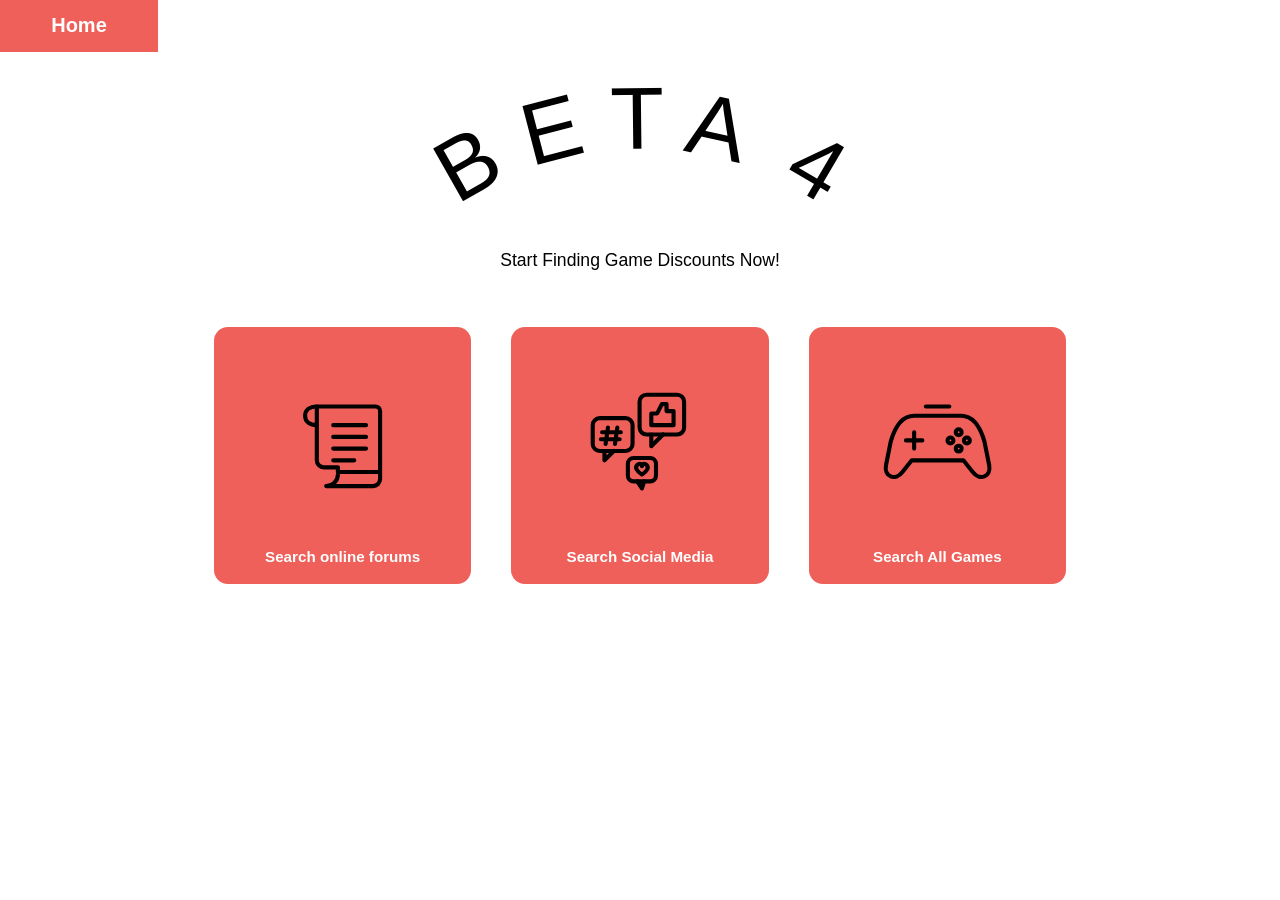
==== index.html @ 68f2bad9 "Add files via upload In Index.html, there is a comment that says "place link here". Put your accordi" ====
<!DOCTYPE html>
<html lang="en">
<head>
  <meta charset="UTF-8">
  <meta name="viewport" content="width=device-width, initial-scale=1">
  <title>Beta 4 – Game Discounts</title>
  <link rel="stylesheet" href="styles.css">
</head>
<body>

  <header class="topbar">
    <a href="#" class="logo">Home</a>
  </header>

  <main class="hero">
    <svg class="arch" viewBox="0 0 600 190" role="img" aria-label="Beta 4">
      <defs>
        <path id="arc" d="M 50 185 A 320 320 0 0 1 550 185"/>
      </defs>
      <text>
        <textPath href="#arc" startOffset="50%" text-anchor="middle">B E T A&#160;&#160;4</textPath>
      </text>
    </svg>

    <p class="tagline">Start Finding Game Discounts Now!</p>

    <nav class="cards" aria-label="Search options">
      <a class="card" href=""> <!-- Place link here -->
        <svg viewBox="0 0 100 100" aria-hidden="true">
          <path d="M28 20h50a4 4 0 0 1 4 4v52H46v-4H34a6 6 0 0 1-6-6V20z"/>
          <path d="M28 20c-6 0-10 3-10 8s4 8 10 8"/>
          <path d="M82 76v6a6 6 0 0 1-6 6H36a10 10 0 0 0 10-10"/>
          <path d="M42 36h28M42 46h28M42 56h28M42 66h18"/>
        </svg>
        <span>Search online forums</span>
      </a>

      <a class="card" href=""> <!-- Place link here -->
        <svg viewBox="0 0 100 100" aria-hidden="true">
          <rect x="50" y="10" width="38" height="34" rx="6"/>
          <path d="M60 44v10l10-10"/>
          <path d="M60 36V26h5l4-8h4v6h6v12z"/>
          <rect x="10" y="30" width="34" height="28" rx="6"/>
          <path d="M20 58v8l8-8"/>
          <path d="M23 38l-2 14M31 38l-2 14M18 42h16M17 48h16"/>
          <rect x="40" y="64" width="24" height="20" rx="5"/>
          <path d="M48 84l4 6 2-6"/>
          <path d="M52 78c-5-3-6-6-4-8s4-1 4 1c0-2 2-3 4-1s1 5-4 8z"/>
        </svg>
        <span>Search Social Media</span>
      </a>

      <a class="card" href="games.html">
        <svg viewBox="0 0 100 100" aria-hidden="true">
          <path d="M30 28h40c10 0 16 8 20 22l4 20c2 10-8 14-14 6l-8-10H28l-8 10c-6 8-16 4-14-6l4-20c4-14 10-22 20-22z"/>
          <path d="M30 42v14M23 49h14"/>
          <circle cx="68" cy="42" r="2.5"/>
          <circle cx="68" cy="56" r="2.5"/>
          <circle cx="61" cy="49" r="2.5"/>
          <circle cx="75" cy="49" r="2.5"/>
          <path d="M40 20h20"/>
        </svg>
        <span>Search All Games</span>
      </a>
    </nav>

    <!-- Results panels: shown via the :target pseudo-class when a card is clicked -->
    <section id="forums" class="panel">
      <a class="close" href="#" aria-label="Close">&times;</a>
      <h2>Search online forums</h2>
      <form class="search" onsubmit="return false">
        <input type="search" placeholder="Game title, e.g. Elden Ring" aria-label="Search forums">
        <button type="submit">Search</button>
      </form>
      <p class="hint">Forum results will appear here.</p>
    </section>

    <section id="social" class="panel">
      <a class="close" href="#" aria-label="Close">&times;</a>
      <h2>Search Social Media</h2>
      <form class="search" onsubmit="return false">
        <input type="search" placeholder="Game title or #hashtag" aria-label="Search social media">
        <button type="submit">Search</button>
      </form>
      <p class="hint">Social media results will appear here.</p>
    </section>

  </main>

</body>
</html>
---- styles.css ----
:root {
  --coral: #ee6059;
  --coral-dark: #d94c45;
  --ink: #000;
  --bg: #fff;
}

* { box-sizing: border-box; margin: 0; padding: 0; }

html { scroll-behavior: smooth; }

body {
  font-family: "Inter", -apple-system, BlinkMacSystemFont, "Segoe UI", Roboto, Helvetica, Arial, sans-serif;
  background: var(--bg);
  color: var(--ink);
  min-height: 100vh;
}

/* ---------- Top bar / logo ---------- */
.topbar { padding: 0; }

.logo {
  display: inline-block;
  background: var(--coral);
  color: #fff;
  font-weight: 700;
  font-size: 1.25rem;
  text-decoration: none;
  padding: 0.9rem 3.2rem;
}

/* ---------- Hero ---------- */
.hero {
  max-width: 900px;
  margin: 0 auto;
  padding: 2rem 1.5rem 4rem;
  text-align: center;
}

.arch {
  display: block;
  width: min(600px, 90%);
  margin: 0 auto;
  overflow: visible;
}

.arch text {
  font-size: 88px;
  font-weight: 400;
  fill: var(--ink);
}

.tagline {
  margin-top: -1.5rem;
  font-size: 1.1rem;
}

/* ---------- Cards ---------- */
.cards {
  display: grid;
  grid-template-columns: repeat(3, 1fr);
  gap: 2.5rem;
  margin-top: 3.5rem;
}

.card {
  display: flex;
  flex-direction: column;
  align-items: center;
  justify-content: space-between;
  gap: 1.5rem;
  aspect-ratio: 1 / 1;
  padding: 2rem 1rem 1.2rem;
  background: var(--coral);
  color: #fff;
  border-radius: 14px;
  text-decoration: none;
  font-weight: 700;
  font-size: 0.95rem;
  transition: transform 0.15s ease, background 0.15s ease, box-shadow 0.15s ease;
}

.card svg {
  width: 52%;
  flex: 1;
  fill: none;
  stroke: var(--ink);
  stroke-width: 3.5;
  stroke-linecap: round;
  stroke-linejoin: round;
}

.card:hover,
.card:focus-visible {
  background: var(--coral-dark);
  transform: translateY(-4px);
  box-shadow: 0 8px 18px rgba(0, 0, 0, 0.18);
  outline: none;
}

/* ---------- Search panels (CSS-only, shown with :target) ---------- */
.panel {
  display: none;
  position: relative;
  max-width: 560px;
  margin: 3rem auto 0;
  padding: 2rem 1.5rem;
  border: 2px solid var(--coral);
  border-radius: 14px;
  text-align: left;
}

.panel:target { display: block; }

.panel h2 { margin-bottom: 1rem; }

.close {
  position: absolute;
  top: 0.5rem;
  right: 1rem;
  font-size: 1.8rem;
  line-height: 1;
  color: var(--coral);
  text-decoration: none;
}

.search { display: flex; gap: 0.5rem; }

.search input {
  flex: 1;
  padding: 0.7rem 0.9rem;
  border: 2px solid #ddd;
  border-radius: 8px;
  font: inherit;
}

.search input:focus { border-color: var(--coral); outline: none; }

.search button {
  padding: 0.7rem 1.2rem;
  background: var(--coral);
  color: #fff;
  border: 0;
  border-radius: 8px;
  font: inherit;
  font-weight: 700;
  cursor: pointer;
}

.search button:hover { background: var(--coral-dark); }

.hint { margin-top: 1rem; color: #666; font-size: 0.9rem; }

/* ---------- Responsive ---------- */
@media (max-width: 700px) {
  .cards { grid-template-columns: 1fr; gap: 1.2rem; max-width: 280px; margin-inline: auto; }
  .logo { padding: 0.8rem 2.2rem; }
}
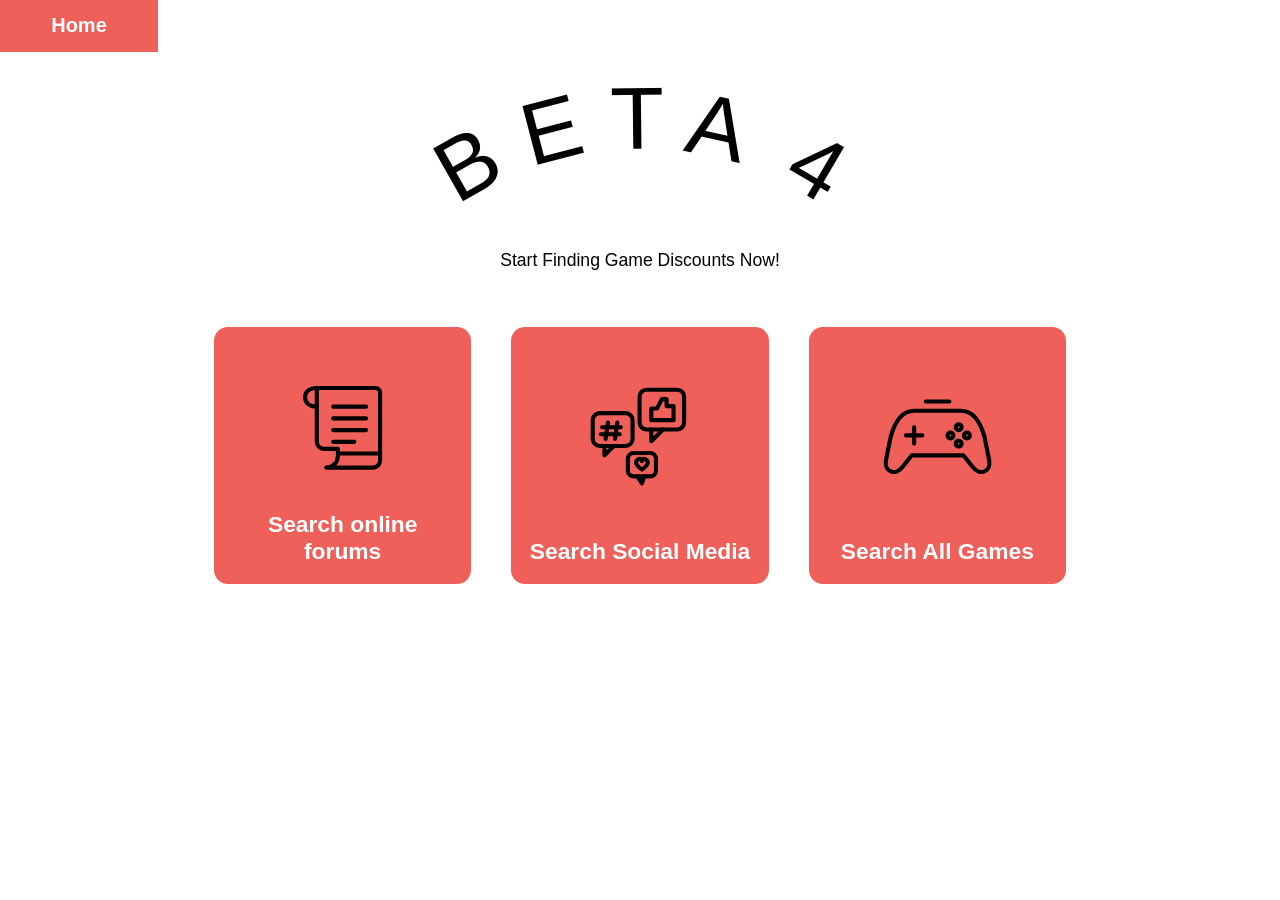
==== commit 0227728d: "cleaned up index.html" ====
--- a/index.html
+++ b/index.html
@@ -25,18 +25,18 @@
     <p class="tagline">Start Finding Game Discounts Now!</p>
 
     <nav class="cards" aria-label="Search options">
-      <a class="card" href=""> <!-- Place link here -->
-        <svg viewBox="0 0 100 100" aria-hidden="true">
+      <a class="card" href="forum.html"> <!-- Place link here -->
+        <svg viewBox="0 0 100 100">
           <path d="M28 20h50a4 4 0 0 1 4 4v52H46v-4H34a6 6 0 0 1-6-6V20z"/>
           <path d="M28 20c-6 0-10 3-10 8s4 8 10 8"/>
           <path d="M82 76v6a6 6 0 0 1-6 6H36a10 10 0 0 0 10-10"/>
           <path d="M42 36h28M42 46h28M42 56h28M42 66h18"/>
         </svg>
-        <span>Search online forums</span>
+        <h1>Search online forums</h1>
       </a>
 
-      <a class="card" href=""> <!-- Place link here -->
-        <svg viewBox="0 0 100 100" aria-hidden="true">
+      <a class="card" href="trendspage.html"> <!-- Place link here -->
+        <svg viewBox="0 0 100 100">
           <rect x="50" y="10" width="38" height="34" rx="6"/>
           <path d="M60 44v10l10-10"/>
           <path d="M60 36V26h5l4-8h4v6h6v12z"/>
@@ -47,11 +47,11 @@
           <path d="M48 84l4 6 2-6"/>
           <path d="M52 78c-5-3-6-6-4-8s4-1 4 1c0-2 2-3 4-1s1 5-4 8z"/>
         </svg>
-        <span>Search Social Media</span>
+        <h1>Search Social Media</h1>
       </a>
 
       <a class="card" href="games.html">
-        <svg viewBox="0 0 100 100" aria-hidden="true">
+        <svg viewBox="0 0 100 100">
           <path d="M30 28h40c10 0 16 8 20 22l4 20c2 10-8 14-14 6l-8-10H28l-8 10c-6 8-16 4-14-6l4-20c4-14 10-22 20-22z"/>
           <path d="M30 42v14M23 49h14"/>
           <circle cx="68" cy="42" r="2.5"/>
@@ -60,31 +60,10 @@
           <circle cx="75" cy="49" r="2.5"/>
           <path d="M40 20h20"/>
         </svg>
-        <span>Search All Games</span>
+        <h1>Search All Games</h1>
       </a>
     </nav>
-
-    <!-- Results panels: shown via the :target pseudo-class when a card is clicked -->
-    <section id="forums" class="panel">
-      <a class="close" href="#" aria-label="Close">&times;</a>
-      <h2>Search online forums</h2>
-      <form class="search" onsubmit="return false">
-        <input type="search" placeholder="Game title, e.g. Elden Ring" aria-label="Search forums">
-        <button type="submit">Search</button>
-      </form>
-      <p class="hint">Forum results will appear here.</p>
-    </section>
-
-    <section id="social" class="panel">
-      <a class="close" href="#" aria-label="Close">&times;</a>
-      <h2>Search Social Media</h2>
-      <form class="search" onsubmit="return false">
-        <input type="search" placeholder="Game title or #hashtag" aria-label="Search social media">
-        <button type="submit">Search</button>
-      </form>
-      <p class="hint">Social media results will appear here.</p>
-    </section>
-
+    
   </main>
 
 </body>
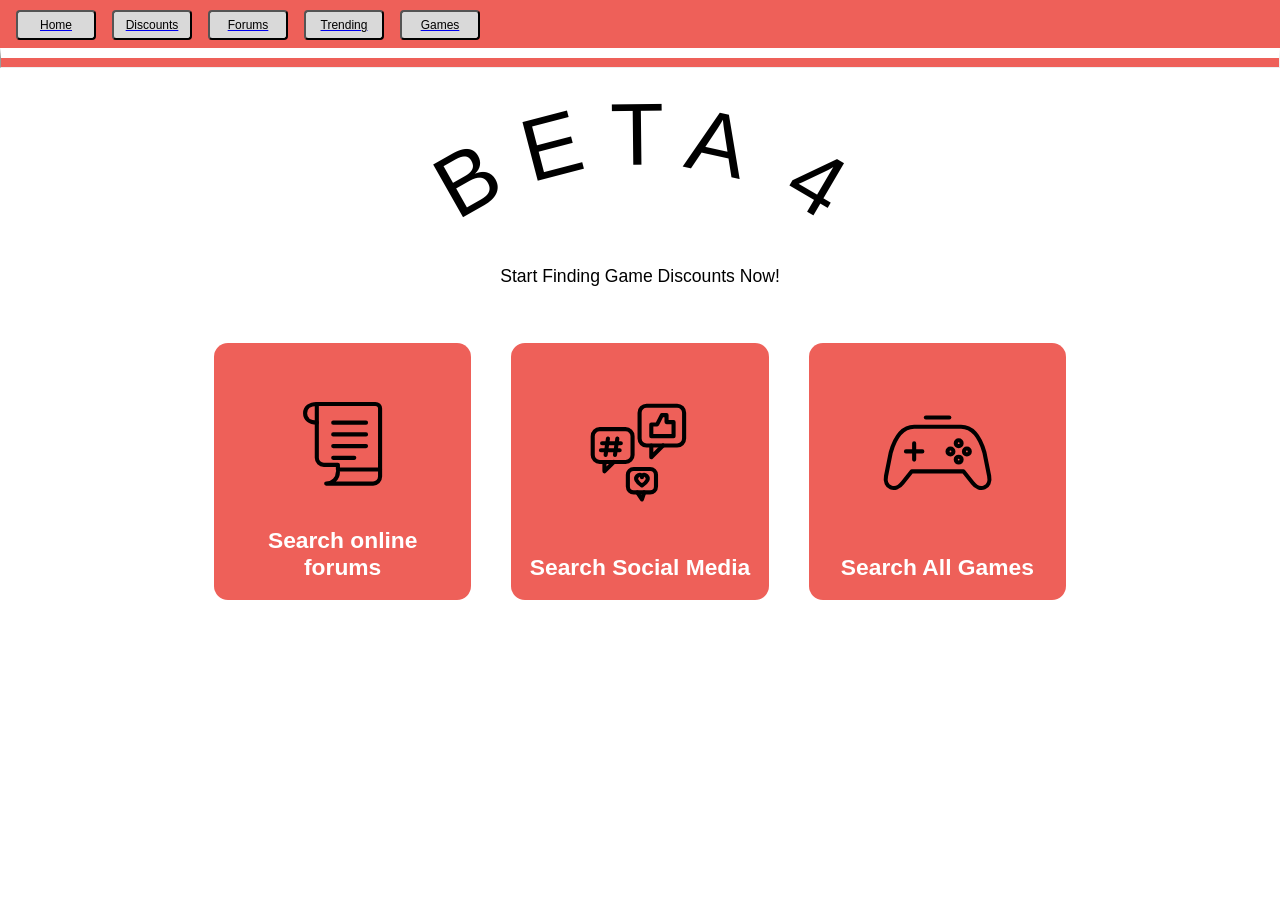
==== commit 6f290f21: "Added Same Header To All Pages" ====
--- a/index.html
+++ b/index.html
@@ -5,12 +5,39 @@
   <meta name="viewport" content="width=device-width, initial-scale=1">
   <title>Beta 4 – Game Discounts</title>
   <link rel="stylesheet" href="styles.css">
+    <link rel="stylesheet" href="header.css">
 </head>
-<body>
-
-  <header class="topbar">
-    <a href="#" class="logo">Home</a>
-  </header>
+<header>
+    <nav aria-label="Navigation Links">
+        <div class="header" ><a href="index.html"></a>
+        <a href="index.html">
+            <button class="rectangle">
+                <div class="text-wrapper" >Home</div>
+            </button>
+        </a>
+        <a href="game_pricing.html">
+            <button class="rectangle" >
+                <div class="text-wrapper" >Discounts</div>
+            </button>
+        </a>
+        <a href="forum.html">
+            <button class="rectangle" >
+                <div class="text-wrapper" >Forums</div>
+            </button>
+        </a>
+        <a href="trendspage.html">
+            <button class="rectangle" >
+                <div class="text-wrapper" >Trending</div>
+            </button>
+        </a>
+        <a href="games.html">
+            <button class="rectangle" >
+                <div class="text-wrapper" >Games</div>
+            </button>
+        </a></div>
+            <hr class="Line-Under-Head">
+    </nav>
+</header>
 
   <main class="hero">
     <svg class="arch" viewBox="0 0 600 190" role="img" aria-label="Beta 4">
--- a/header.css
+++ b/header.css
@@ -0,0 +1,47 @@
+.header {
+  background-color: rgb(238, 96, 89);
+  overflow: hidden;
+  width: 100%;
+  min-width: 1440px;
+  min-height: 48px;
+  position: relative;
+  padding-top:10px;
+  display:flex;
+  gap:16px;
+}
+.header .text-wrapper {
+  text-align: center;
+  width: 80px;
+  font-family: "Inter-Regular", Helvetica;
+  font-weight: 400;
+  color: #000000;
+  font-size: 12px;
+  letter-spacing: 0;
+  line-height: normal;
+}
+.header .rectangle {
+  width: 80px;
+  height: 30px;
+  background-color: #d9d9d9;
+  border-radius: 4px;
+  display:flex;
+  justify-content: center;
+  align-items: center;
+  cursor: pointer;
+}
+.header .header-rectangle {
+  width: 80px;
+  height: 30px;
+  background-color: #d9d9d9;
+  border-radius: 4px;
+  display:flex;
+  justify-content: center;
+  align-items: center;
+  cursor: pointer;
+}
+.Line-Under-Head {
+  height: 20px;
+  background-color: rgb(238, 96, 89);
+  border-top:10px solid white;
+  margin-top:0px;
+}
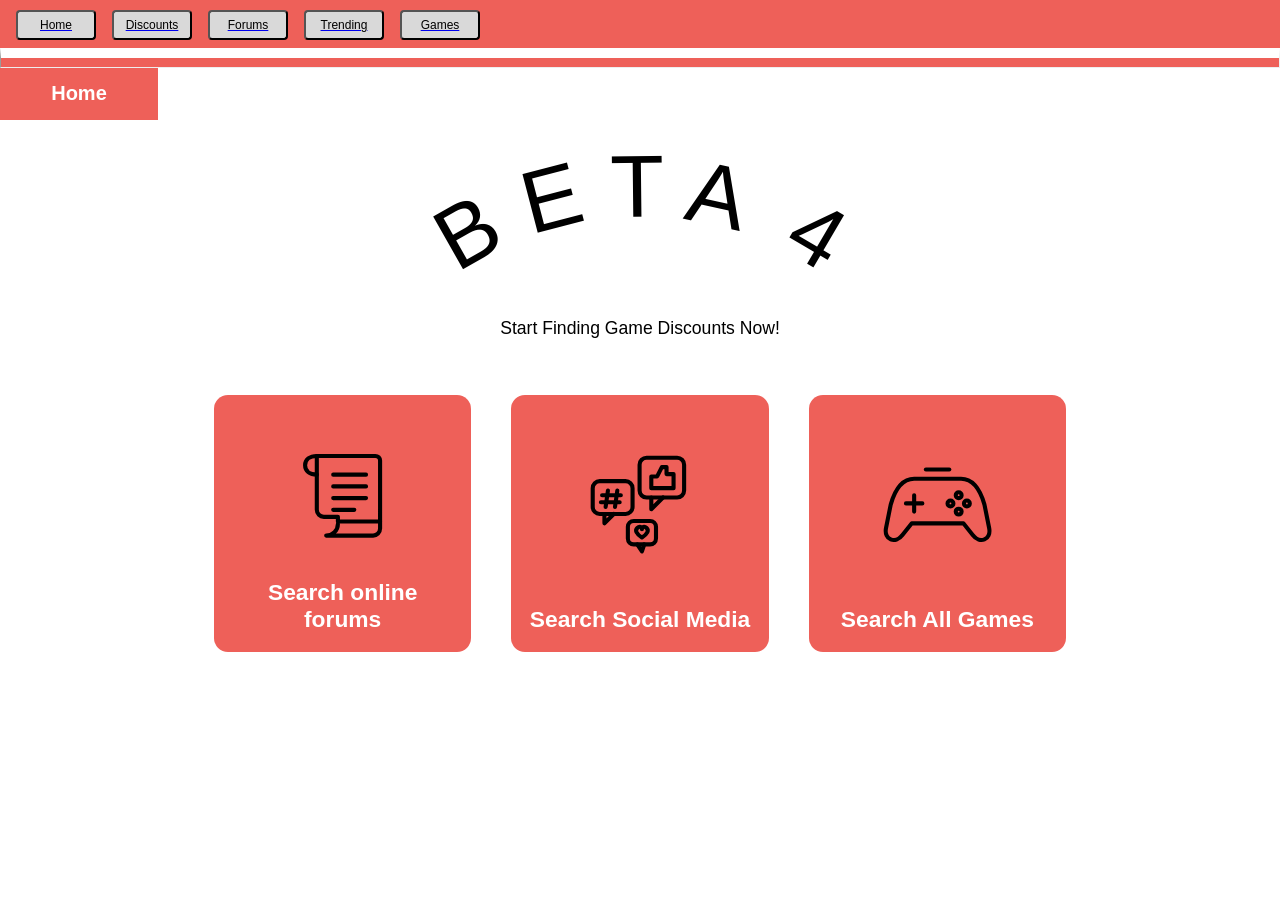
==== commit 53c07818: "Merge branch 'main' into Lex-Game_Pricing" ====
--- a/index.html
+++ b/index.html
@@ -38,6 +38,12 @@
             <hr class="Line-Under-Head">
     </nav>
 </header>
+</head>
+<body>
+
+  <header class="topbar">
+    <a href="#" class="logo">Home</a>
+  </header>
 
   <main class="hero">
     <svg class="arch" viewBox="0 0 600 190" role="img" aria-label="Beta 4">
